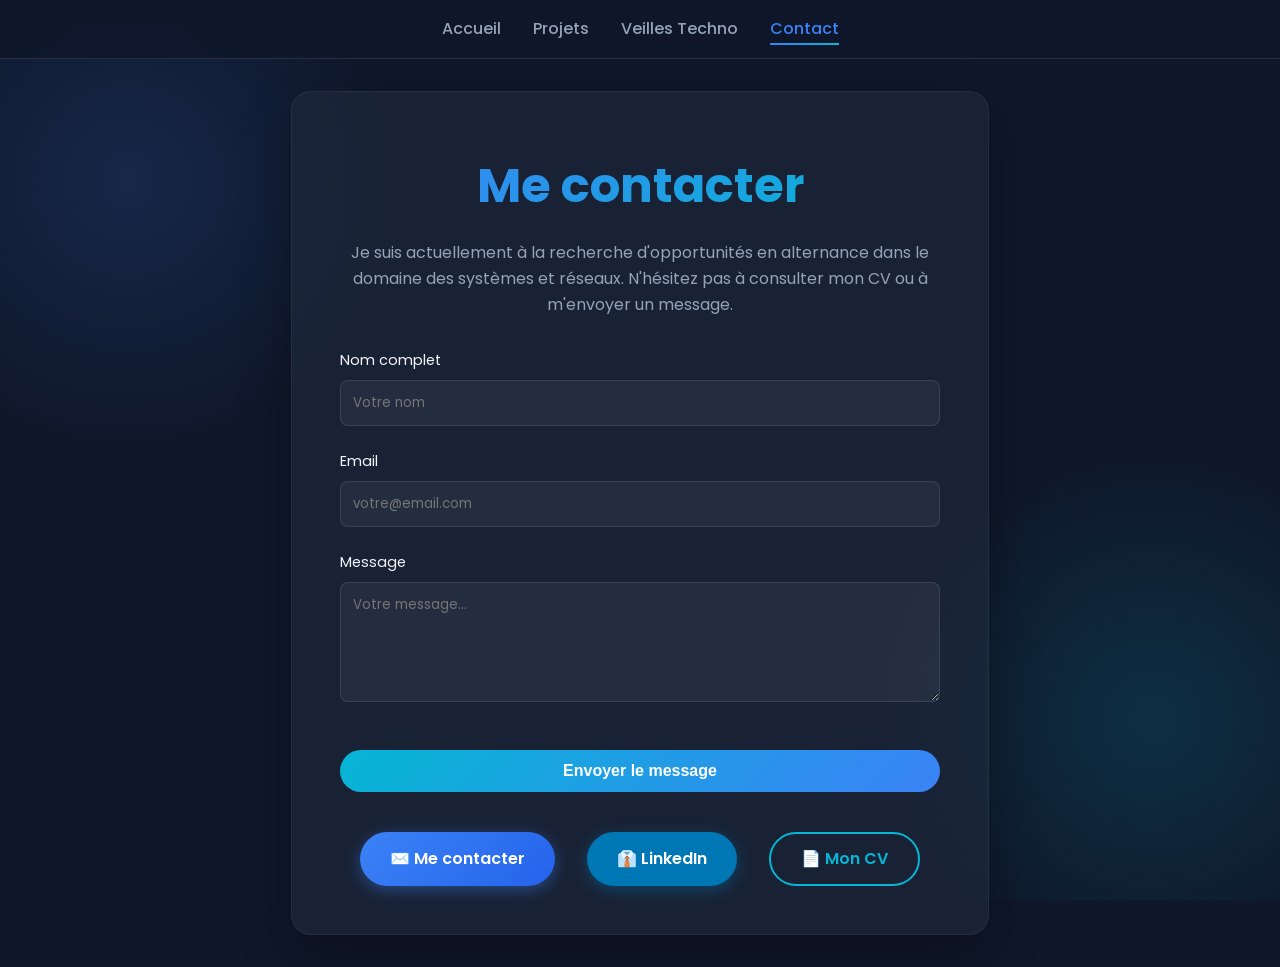
==== contact.html @ 187d1703 "Update contact.html" ====
<!DOCTYPE html>
<html lang="fr">
<head>
    <meta charset="UTF-8">
    <meta name="viewport" content="width=device-width, initial-scale=1.0">
    <title>Contact - Yanis Tighouart</title>
    <link rel="stylesheet" href="style.css">
    <link href="https://fonts.googleapis.com/css2?family=Poppins:wght@300;400;600;700&display=swap" rel="stylesheet">
    <style>
        /* Styles spécifiques pour centrer et embellir la page contact */
        .contact-wrapper {
            display: flex;
            flex-direction: column;
            align-items: center;
            justify-content: center;
            min-height: 70vh; /* Prend une bonne partie de la hauteur de l'écran */
            text-align: center;
        }

        .contact-card {
            background: rgba(30, 41, 59, 0.7);
            padding: 3rem;
            border-radius: 20px;
            border: 1px solid rgba(255,255,255,0.05);
            box-shadow: 0 20px 50px rgba(0,0,0,0.3);
            max-width: 600px;
            width: 100%;
            animation: fadeIn 0.8s ease-out;
        }

        .contact-buttons {
            display: flex;
            justify-content: center;
            flex-wrap: wrap;
            gap: 2rem; /* Espacement demandé entre les boutons */
            margin-top: 2.5rem;
        }

        .btn-contact {
            display: inline-flex;
            align-items: center;
            gap: 0.8rem;
            padding: 12px 30px;
            border-radius: 50px;
            font-weight: 600;
            text-decoration: none;
            transition: all 0.3s ease;
            font-size: 1rem;
        }

        /* Style bouton Email */
        .btn-email {
            background: linear-gradient(135deg, #3b82f6, #2563eb);
            color: white;
            box-shadow: 0 4px 15px rgba(59, 130, 246, 0.4);
        }

        /* Style bouton LinkedIn */
        .btn-linkedin {
            background: #0077b5;
            color: white;
            box-shadow: 0 4px 15px rgba(0, 119, 181, 0.4);
        }

        /* Style bouton CV (Contour seulement) */
        .btn-cv {
            background: transparent;
            border: 2px solid #06b6d4;
            color: #06b6d4;
        }

        .btn-contact:hover {
            transform: translateY(-5px);
            box-shadow: 0 10px 25px rgba(0,0,0,0.4);
        }
        
        .btn-cv:hover {
            background: rgba(6, 182, 212, 0.1);
            color: #fff;
        }

        /* Styles du formulaire */
        .contact-form {
            width: 100%;
            margin-top: 2rem;
            text-align: left;
        }

        .form-group {
            margin-bottom: 1.5rem;
        }

        .form-group label {
            display: block;
            color: #f1f5f9;
            margin-bottom: 0.5rem;
            font-size: 0.9rem;
        }

        .form-control {
            width: 100%;
            padding: 12px;
            background: rgba(255, 255, 255, 0.05);
            border: 1px solid rgba(255, 255, 255, 0.1);
            border-radius: 8px;
            color: #fff;
            font-family: 'Poppins', sans-serif;
            transition: border-color 0.3s;
            box-sizing: border-box;
        }

        .form-control:focus {
            outline: none;
            border-color: #3b82f6;
            background: rgba(255, 255, 255, 0.1);
        }

        textarea.form-control {
            resize: vertical;
            min-height: 120px;
        }

        .btn-submit {
            background: linear-gradient(135deg, #06b6d4, #3b82f6);
            color: white;
            border: none;
            cursor: pointer;
            width: 100%;
            padding: 12px;
            border-radius: 50px;
            font-weight: 600;
            font-size: 1rem;
            transition: transform 0.3s, box-shadow 0.3s;
            margin-top: 1rem;
        }

        .btn-submit:hover {
            transform: translateY(-3px);
            box-shadow: 0 10px 20px rgba(6, 182, 212, 0.3);
        }
    </style>
</head>
<body>

    <nav>
        <ul>
            <li><a href="index.html">Accueil</a></li>
            <li><a href="projets.html">Projets</a></li>
            <li><a href="veille.html">Veilles Techno</a></li>
            <li><a href="contact.html" class="active">Contact</a></li>
        </ul>
    </nav>

    <div class="container contact-wrapper">
        <div class="contact-card">
            <h1 style="margin-bottom: 1rem; color: #f1f5f9;">Me contacter</h1>
            <p style="color: #94a3b8; margin-bottom: 2rem;">
                Je suis actuellement à la recherche d'opportunités en alternance dans le domaine des systèmes et réseaux. N'hésitez pas à consulter mon CV ou à m'envoyer un message.
            </p>

            <!-- Formulaire de contact -->
            <form class="contact-form" action="#" method="POST">
                <div class="form-group">
                    <label for="name">Nom complet</label>
                    <input type="text" id="name" name="name" class="form-control" required placeholder="Votre nom">
                </div>
                <div class="form-group">
                    <label for="email">Email</label>
                    <input type="email" id="email" name="email" class="form-control" required placeholder="votre@email.com">
                </div>
                <div class="form-group">
                    <label for="message">Message</label>
                    <textarea id="message" name="message" class="form-control" required placeholder="Votre message..."></textarea>
                </div>
                <button type="submit" class="btn-submit">Envoyer le message</button>
            </form>

            <div class="contact-buttons">
                <!-- Bouton Email -->
                <a href="mailto:ton-email@exemple.com" class="btn-contact btn-email">
                    ✉️ Me contacter
                </a>

                <!-- Bouton LinkedIn -->
                <a href="https://www.linkedin.com/" target="_blank" class="btn-contact btn-linkedin">
                    👔 LinkedIn
                </a>

                <!-- Bouton CV (s'ouvre dans un nouvel onglet) -->
                <a href="cv.pdf" target="_blank" class="btn-contact btn-cv">
                    📄 Mon CV
                </a>
            </div>
        </div>
    </div>

</body>
</html>

</html>
---- style.css ----
/* style.css - Version Design Modernisé */
@import url('https://fonts.googleapis.com/css2?family=Poppins:wght@300;400;600;700&display=swap');

:root {
    --bg-dark: #0f172a;
    --bg-card: rgba(30, 41, 59, 0.7);
    --primary: #3b82f6;
    --accent: #06b6d4;
    --text-light: #f1f5f9;
    --text-dim: #94a3b8;
    --gradient: linear-gradient(135deg, #3b82f6 0%, #06b6d4 100%);
}

body {
    font-family: 'Poppins', sans-serif;
    background-color: var(--bg-dark);
    color: var(--text-light);
    margin: 0;
    padding: 0;
    line-height: 1.6;
    background-image: 
        radial-gradient(circle at 10% 20%, rgba(59, 130, 246, 0.15) 0%, transparent 20%),
        radial-gradient(circle at 90% 80%, rgba(6, 182, 212, 0.15) 0%, transparent 20%);
    background-attachment: fixed;
}

/* Navigation */
nav {
    background: rgba(15, 23, 42, 0.8);
    backdrop-filter: blur(10px);
    padding: 1rem;
    position: sticky;
    top: 0;
    z-index: 1000;
    border-bottom: 1px solid rgba(255,255,255,0.1);
}

nav ul {
    list-style: none;
    display: flex;
    justify-content: center;
    gap: 2rem;
    margin: 0;
    padding: 0;
}

nav a {
    color: var(--text-dim);
    text-decoration: none;
    font-weight: 500;
    transition: all 0.3s ease;
    position: relative;
}

nav a:hover, nav a.active {
    color: var(--primary);
}

nav a::after {
    content: '';
    position: absolute;
    width: 0;
    height: 2px;
    bottom: -5px;
    left: 0;
    background: var(--gradient);
    transition: width 0.3s;
}

nav a:hover::after, nav a.active::after {
    width: 100%;
}

/* Hero Section (En-tête) */
header {
    text-align: center;
    padding: 4rem 1rem;
    animation: fadeIn 1s ease-out;
}

.profile-container {
    position: relative;
    display: inline-block;
    margin-bottom: 1.5rem;
}

.profile-img {
    width: 160px;
    height: 160px;
    border-radius: 50%;
    border: 4px solid transparent;
    background: linear-gradient(var(--bg-dark), var(--bg-dark)) padding-box,
                var(--gradient) border-box;
    object-fit: cover;
    box-shadow: 0 0 20px rgba(59, 130, 246, 0.5);
}

h1 {
    font-size: 3rem;
    margin: 0.5rem 0;
    background: var(--gradient);
    -webkit-background-clip: text;
    -webkit-text-fill-color: transparent;
    font-weight: 700;
}

h2 {
    color: var(--text-light);
    font-weight: 300;
    font-size: 1.5rem;
    margin-bottom: 1rem;
}

.tagline {
    color: var(--accent);
    font-weight: 600;
    text-transform: uppercase;
    letter-spacing: 2px;
    font-size: 0.9rem;
    margin-bottom: 1rem;
    display: block;
}

/* Conteneur principal */
.container {
    max-width: 1100px;
    margin: 0 auto;
    padding: 2rem;
}

/* Section Présentation Onglets (Cartes) */
.overview-grid {
    display: grid;
    grid-template-columns: repeat(auto-fit, minmax(250px, 1fr));
    gap: 1.5rem;
    margin-bottom: 4rem;
}

.overview-card {
    background: var(--bg-card);
    padding: 1.5rem;
    border-radius: 15px;
    border: 1px solid rgba(255,255,255,0.05);
    transition: transform 0.3s, box-shadow 0.3s;
    text-align: center;
}

.overview-card:hover {
    transform: translateY(-5px);
    box-shadow: 0 10px 20px rgba(0,0,0,0.3);
    border-color: var(--primary);
}

.overview-card h3 { color: var(--primary); margin-bottom: 0.5rem; }
.overview-card p { font-size: 0.9rem; color: var(--text-dim); }

/* Tableau de Compétences Style "Terminal" */
.table-container {
    background: #1e1e1e;
    border-radius: 10px;
    overflow: hidden;
    box-shadow: 0 10px 30px rgba(0,0,0,0.5);
    border: 1px solid #333;
}

.terminal-header {
    background: #2d2d2d;
    padding: 10px 15px;
    display: flex;
    gap: 8px;
    border-bottom: 1px solid #333;
}

.dot { width: 12px; height: 12px; border-radius: 50%; }
.red { background: #ff5f56; }
.yellow { background: #ffbd2e; }
.green { background: #27c93f; }

table {
    width: 100%;
    border-collapse: collapse;
}

th, td {
    padding: 1.2rem;
    text-align: left;
    border-bottom: 1px solid #333;
}

th {
    background-color: rgba(59, 130, 246, 0.1);
    color: var(--accent);
    text-transform: uppercase;
    font-size: 0.85rem;
    letter-spacing: 1px;
}

td { color: var(--text-dim); }
tr:hover td { color: var(--text-light); background: rgba(255,255,255,0.02); }

/* Animations */
@keyframes fadeIn {
    from { opacity: 0; transform: translateY(20px); }
    to { opacity: 1; transform: translateY(0); }
}

/* Responsive */
@media (max-width: 768px) {
    h1 { font-size: 2rem; }
    nav ul { gap: 1rem; font-size: 0.9rem; }
}
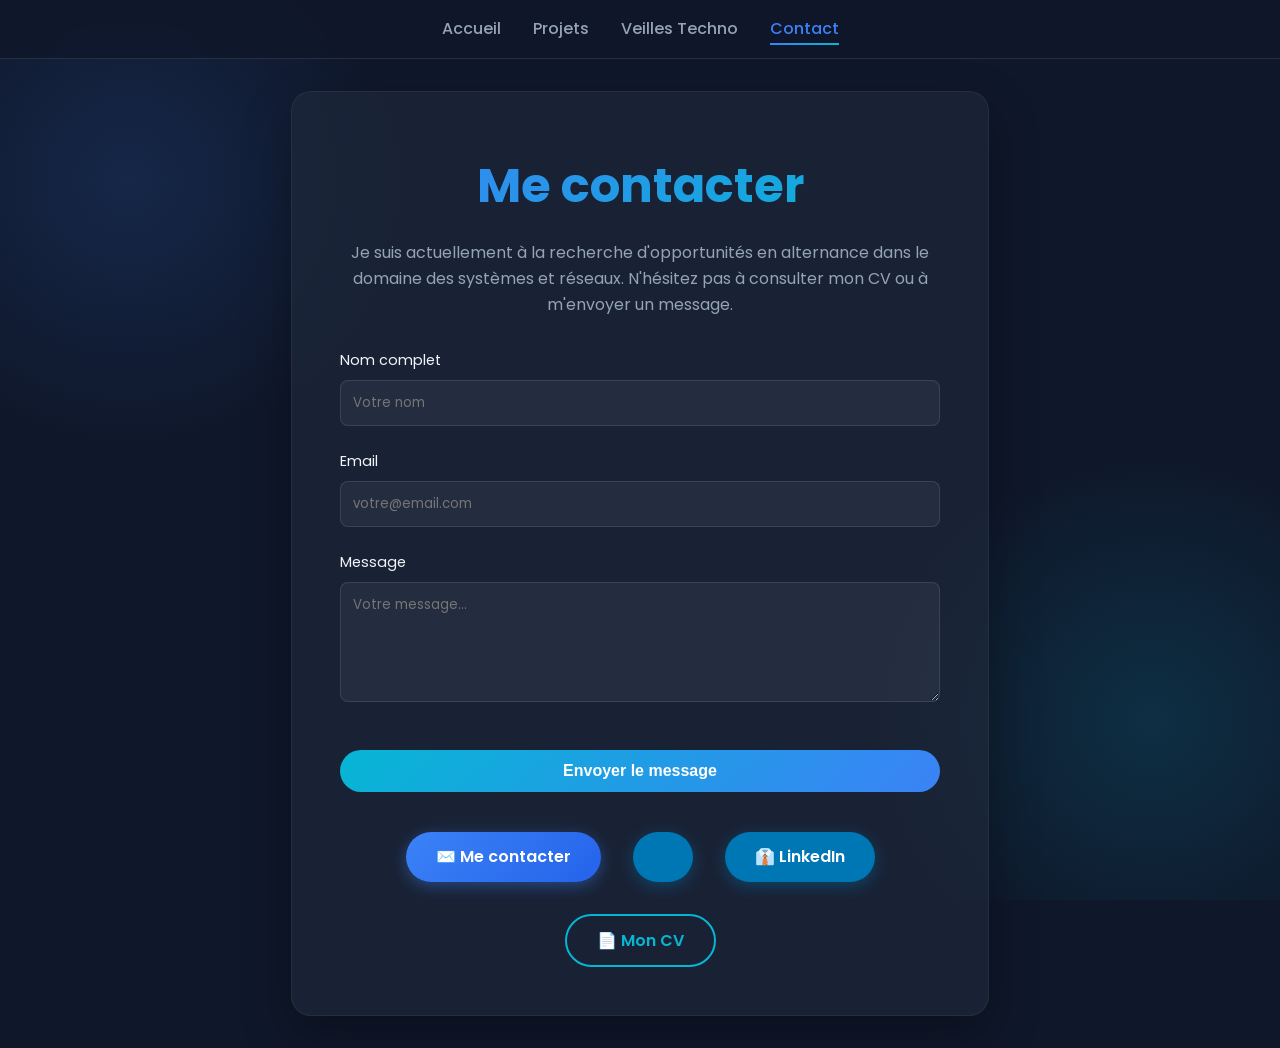
==== commit a18bb8fe: "Update contact.html" ====
--- a/contact.html
+++ b/contact.html
@@ -183,6 +183,7 @@
 
                 <!-- Bouton LinkedIn -->
                 <a href="https://www.linkedin.com/" target="_blank" class="btn-contact btn-linkedin">
+                <a href="www.linkedin.com/in/yanis-tighouart-2a8030354" target="_blank" class="btn-contact btn-linkedin">
                     👔 LinkedIn
                 </a>
 
@@ -202,3 +203,4 @@
 
 
 
+
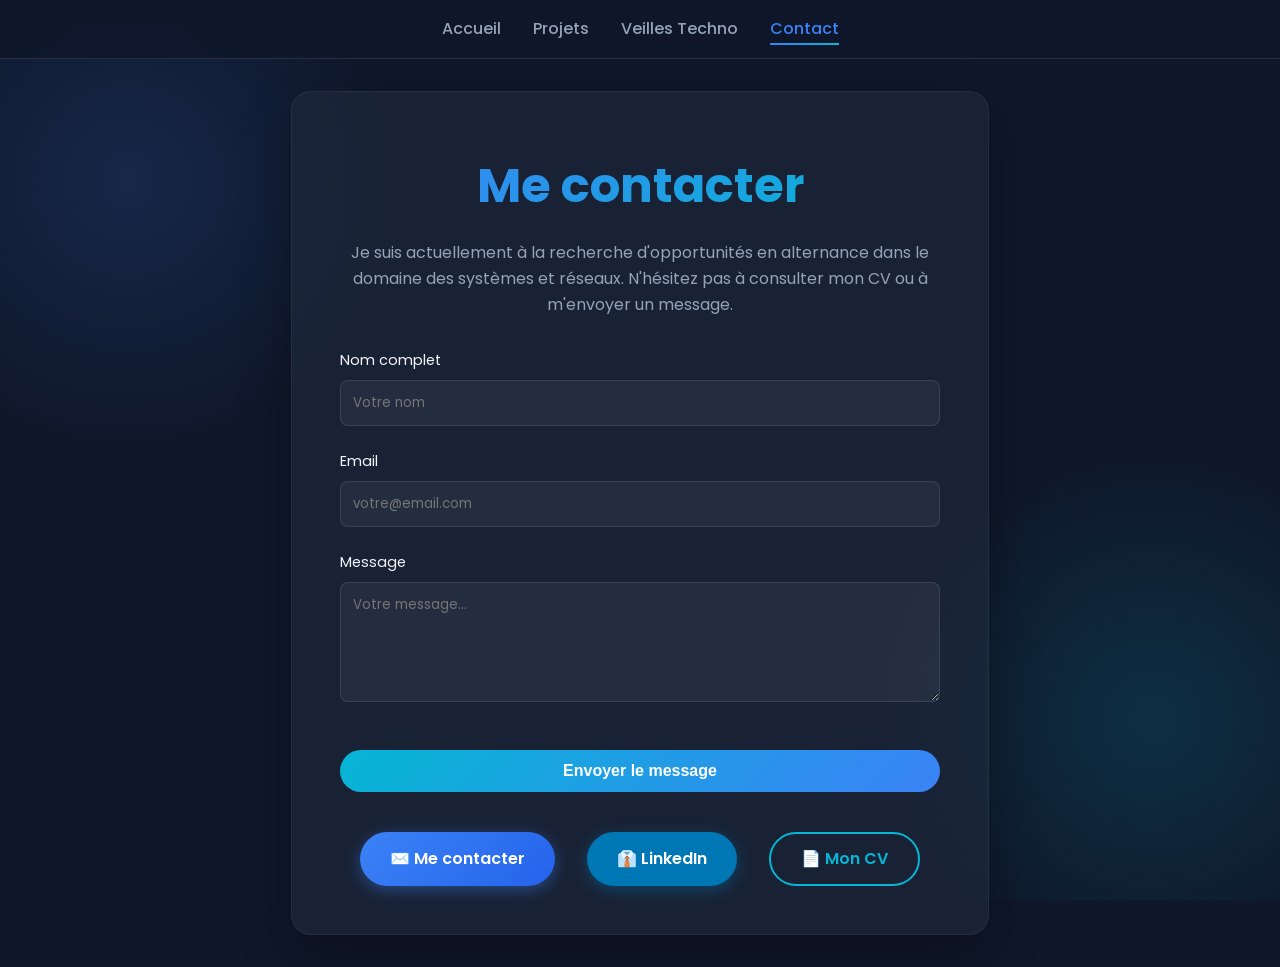
==== commit 2f52dfc9: "Update contact.html" ====
--- a/contact.html
+++ b/contact.html
@@ -182,7 +182,6 @@
                 </a>
 
                 <!-- Bouton LinkedIn -->
-                <a href="https://www.linkedin.com/" target="_blank" class="btn-contact btn-linkedin">
                 <a href="www.linkedin.com/in/yanis-tighouart-2a8030354" target="_blank" class="btn-contact btn-linkedin">
                     👔 LinkedIn
                 </a>
@@ -204,3 +203,4 @@
 
 
 
+
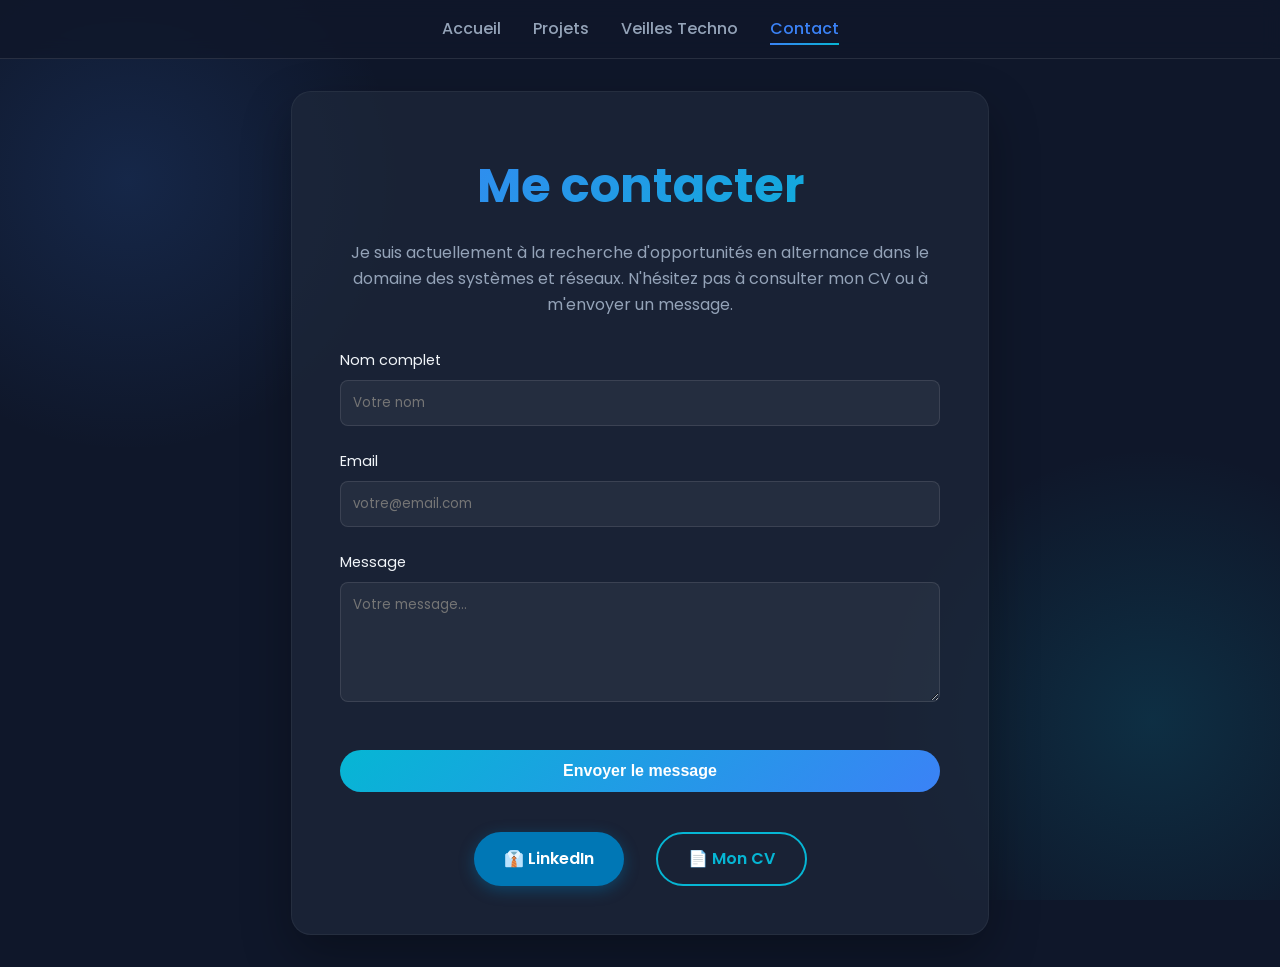
==== commit 14af34f1: "Update contact.html" ====
--- a/contact.html
+++ b/contact.html
@@ -176,15 +176,10 @@
             </form>
 
             <div class="contact-buttons">
-                <!-- Bouton Email -->
-                <a href="mailto:ton-email@exemple.com" class="btn-contact btn-email">
-                    ✉️ Me contacter
-                </a>
-
                 <!-- Bouton LinkedIn -->
-                <a href="www.linkedin.com/in/yanis-tighouart-2a8030354" target="_blank" class="btn-contact btn-linkedin">
+                <a href="https://www.linkedin.com/in/yanis-tighouart-2a8030354" target="_blank" class="btn-contact btn-linkedin">
                     👔 LinkedIn
-                </a>
+                 </a>
 
                 <!-- Bouton CV (s'ouvre dans un nouvel onglet) -->
                 <a href="cv.pdf" target="_blank" class="btn-contact btn-cv">
@@ -204,3 +199,4 @@
 
 
 
+
--- a/style.css
+++ b/style.css
@@ -1,5 +1,9 @@
-/* style.css - Version Design Modernisé */
+/* style.css - Version Complète */
 @import url('https://fonts.googleapis.com/css2?family=Poppins:wght@300;400;600;700&display=swap');
+
+html {
+    scroll-behavior: smooth; /* Permet une descente fluide lors du clic sur le tableau */
+}
 
 :root {
     --bg-dark: #0f172a;
@@ -24,7 +28,6 @@
     background-attachment: fixed;
 }
 
-/* Navigation */
 nav {
     background: rgba(15, 23, 42, 0.8);
     backdrop-filter: blur(10px);
@@ -35,178 +38,86 @@
     border-bottom: 1px solid rgba(255,255,255,0.1);
 }
 
-nav ul {
-    list-style: none;
-    display: flex;
-    justify-content: center;
-    gap: 2rem;
-    margin: 0;
-    padding: 0;
+nav ul { list-style: none; display: flex; justify-content: center; gap: 2rem; margin: 0; padding: 0; }
+nav a { color: var(--text-dim); text-decoration: none; font-weight: 500; transition: all 0.3s ease; position: relative; }
+nav a:hover, nav a.active { color: var(--primary); }
+nav a::after { content: ''; position: absolute; width: 0; height: 2px; bottom: -5px; left: 0; background: var(--gradient); transition: width 0.3s; }
+nav a:hover::after, nav a.active::after { width: 100%; }
+
+header { text-align: center; padding: 4rem 1rem; animation: fadeIn 1s ease-out; }
+.profile-img { width: 160px; height: 160px; border-radius: 50%; border: 4px solid transparent; background: linear-gradient(var(--bg-dark), var(--bg-dark)) padding-box, var(--gradient) border-box; object-fit: cover; box-shadow: 0 0 20px rgba(59, 130, 246, 0.5); }
+
+h1 { font-size: 3rem; margin: 0.5rem 0; background: var(--gradient); -webkit-background-clip: text; -webkit-text-fill-color: transparent; font-weight: 700; }
+h2 { color: var(--text-light); font-weight: 300; font-size: 1.5rem; margin-bottom: 1rem; }
+.tagline { color: var(--accent); font-weight: 600; text-transform: uppercase; letter-spacing: 2px; font-size: 0.9rem; margin-bottom: 1rem; display: block; }
+
+.container { max-width: 1100px; margin: 0 auto; padding: 2rem; }
+.overview-grid { display: grid; grid-template-columns: repeat(auto-fit, minmax(250px, 1fr)); gap: 1.5rem; margin-bottom: 4rem; }
+.overview-card { background: var(--bg-card); padding: 1.5rem; border-radius: 15px; border: 1px solid rgba(255,255,255,0.05); text-align: center; }
+
+.table-container { background: #1e1e1e; border-radius: 10px; overflow: hidden; box-shadow: 0 10px 30px rgba(0,0,0,0.5); border: 1px solid #333; }
+.terminal-header { background: #2d2d2d; padding: 10px 15px; display: flex; gap: 8px; border-bottom: 1px solid #333; }
+.dot { width: 12px; height: 12px; border-radius: 50%; }
+.red { background: #ff5f56; } .yellow { background: #ffbd2e; } .green { background: #27c93f; }
+.terminal-title { color: #888; font-size: 0.8rem; margin-left: 10px; }
+
+table { width: 100%; border-collapse: collapse; }
+th, td { padding: 1.2rem; text-align: left; border-bottom: 1px solid #333; }
+th { background-color: rgba(59, 130, 246, 0.1); color: var(--accent); text-transform: uppercase; font-size: 0.85rem; }
+td { color: var(--text-dim); }
+
+@keyframes fadeIn { from { opacity: 0; transform: translateY(20px); } to { opacity: 1; transform: translateY(0); } }
+/* Boutons Hero */
+.btn-main {
+    background: var(--gradient);
+    color: white;
+    padding: 0.8rem 1.5rem;
+    border-radius: 50px;
+    text-decoration: none;
+    font-weight: 600;
+    transition: 0.3s;
+    display: inline-block;
+    margin: 0.5rem;
 }
 
-nav a {
-    color: var(--text-dim);
+.btn-sub {
+    border: 1px solid var(--primary);
+    color: var(--primary);
+    padding: 0.8rem 1.5rem;
+    border-radius: 50px;
     text-decoration: none;
-    font-weight: 500;
-    transition: all 0.3s ease;
-    position: relative;
+    font-weight: 600;
+    transition: 0.3s;
+    display: inline-block;
+    margin: 0.5rem;
 }
 
-nav a:hover, nav a.active {
-    color: var(--primary);
+.btn-main:hover, .btn-sub:hover {
+    transform: translateY(-3px);
+    box-shadow: 0 5px 15px rgba(59, 130, 246, 0.3);
 }
 
-nav a::after {
-    content: '';
-    position: absolute;
-    width: 0;
-    height: 2px;
-    bottom: -5px;
-    left: 0;
-    background: var(--gradient);
-    transition: width 0.3s;
+/* Styles pour les liens du tableau */
+.table-link {
+    color: var(--primary);
+    text-decoration: none;
+    font-weight: 600;
+    position: relative;
+    transition: 0.3s;
 }
 
-nav a:hover::after, nav a.active::after {
-    width: 100%;
+.table-link:hover {
+    color: var(--accent);
 }
 
-/* Hero Section (En-tête) */
-header {
-    text-align: center;
-    padding: 4rem 1rem;
-    animation: fadeIn 1s ease-out;
-}
-
-.profile-container {
-    position: relative;
-    display: inline-block;
-    margin-bottom: 1.5rem;
-}
-
-.profile-img {
-    width: 160px;
-    height: 160px;
-    border-radius: 50%;
-    border: 4px solid transparent;
-    background: linear-gradient(var(--bg-dark), var(--bg-dark)) padding-box,
-                var(--gradient) border-box;
-    object-fit: cover;
-    box-shadow: 0 0 20px rgba(59, 130, 246, 0.5);
-}
-
-h1 {
-    font-size: 3rem;
-    margin: 0.5rem 0;
-    background: var(--gradient);
-    -webkit-background-clip: text;
-    -webkit-text-fill-color: transparent;
-    font-weight: 700;
-}
-
-h2 {
-    color: var(--text-light);
-    font-weight: 300;
-    font-size: 1.5rem;
-    margin-bottom: 1rem;
-}
-
-.tagline {
-    color: var(--accent);
-    font-weight: 600;
-    text-transform: uppercase;
-    letter-spacing: 2px;
-    font-size: 0.9rem;
+/* Icônes dans les cartes */
+.overview-card .icon {
+    font-size: 2rem;
     margin-bottom: 1rem;
     display: block;
 }
 
-/* Conteneur principal */
-.container {
-    max-width: 1100px;
-    margin: 0 auto;
-    padding: 2rem;
+.overview-card h3 {
+    margin-top: 0;
+    color: var(--primary);
 }
-
-/* Section Présentation Onglets (Cartes) */
-.overview-grid {
-    display: grid;
-    grid-template-columns: repeat(auto-fit, minmax(250px, 1fr));
-    gap: 1.5rem;
-    margin-bottom: 4rem;
-}
-
-.overview-card {
-    background: var(--bg-card);
-    padding: 1.5rem;
-    border-radius: 15px;
-    border: 1px solid rgba(255,255,255,0.05);
-    transition: transform 0.3s, box-shadow 0.3s;
-    text-align: center;
-}
-
-.overview-card:hover {
-    transform: translateY(-5px);
-    box-shadow: 0 10px 20px rgba(0,0,0,0.3);
-    border-color: var(--primary);
-}
-
-.overview-card h3 { color: var(--primary); margin-bottom: 0.5rem; }
-.overview-card p { font-size: 0.9rem; color: var(--text-dim); }
-
-/* Tableau de Compétences Style "Terminal" */
-.table-container {
-    background: #1e1e1e;
-    border-radius: 10px;
-    overflow: hidden;
-    box-shadow: 0 10px 30px rgba(0,0,0,0.5);
-    border: 1px solid #333;
-}
-
-.terminal-header {
-    background: #2d2d2d;
-    padding: 10px 15px;
-    display: flex;
-    gap: 8px;
-    border-bottom: 1px solid #333;
-}
-
-.dot { width: 12px; height: 12px; border-radius: 50%; }
-.red { background: #ff5f56; }
-.yellow { background: #ffbd2e; }
-.green { background: #27c93f; }
-
-table {
-    width: 100%;
-    border-collapse: collapse;
-}
-
-th, td {
-    padding: 1.2rem;
-    text-align: left;
-    border-bottom: 1px solid #333;
-}
-
-th {
-    background-color: rgba(59, 130, 246, 0.1);
-    color: var(--accent);
-    text-transform: uppercase;
-    font-size: 0.85rem;
-    letter-spacing: 1px;
-}
-
-td { color: var(--text-dim); }
-tr:hover td { color: var(--text-light); background: rgba(255,255,255,0.02); }
-
-/* Animations */
-@keyframes fadeIn {
-    from { opacity: 0; transform: translateY(20px); }
-    to { opacity: 1; transform: translateY(0); }
-}
-
-/* Responsive */
-@media (max-width: 768px) {
-    h1 { font-size: 2rem; }
-    nav ul { gap: 1rem; font-size: 0.9rem; }
-}
-
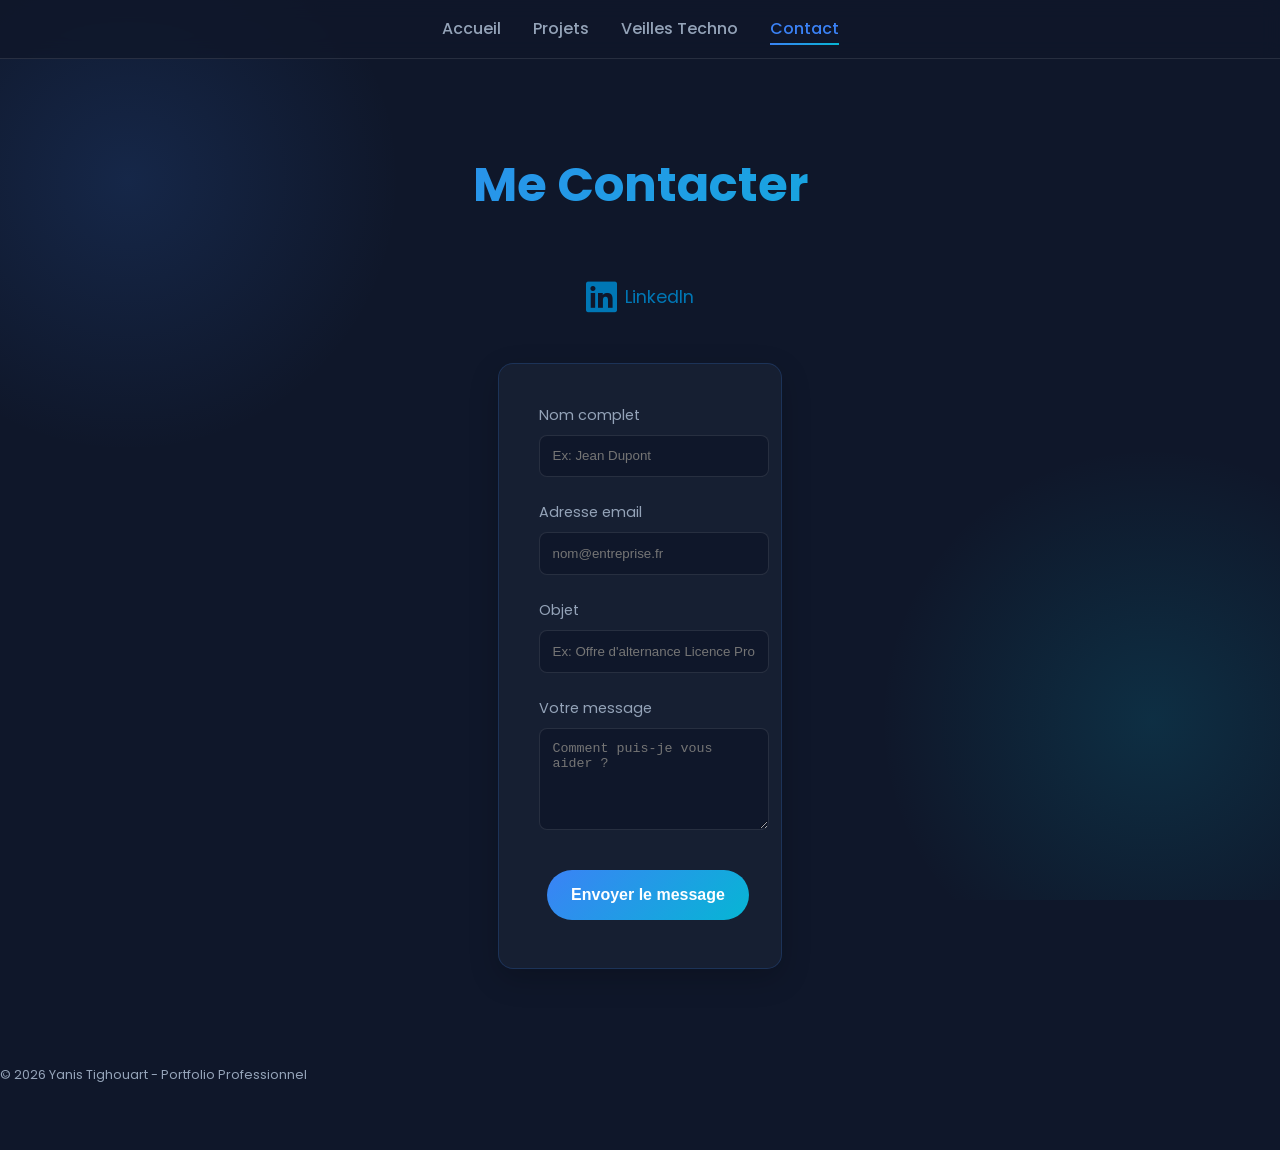
==== commit 984eb8b8: "Update contact.html" ====
--- a/contact.html
+++ b/contact.html
@@ -5,140 +5,7 @@
     <meta name="viewport" content="width=device-width, initial-scale=1.0">
     <title>Contact - Yanis Tighouart</title>
     <link rel="stylesheet" href="style.css">
-    <link href="https://fonts.googleapis.com/css2?family=Poppins:wght@300;400;600;700&display=swap" rel="stylesheet">
-    <style>
-        /* Styles spécifiques pour centrer et embellir la page contact */
-        .contact-wrapper {
-            display: flex;
-            flex-direction: column;
-            align-items: center;
-            justify-content: center;
-            min-height: 70vh; /* Prend une bonne partie de la hauteur de l'écran */
-            text-align: center;
-        }
-
-        .contact-card {
-            background: rgba(30, 41, 59, 0.7);
-            padding: 3rem;
-            border-radius: 20px;
-            border: 1px solid rgba(255,255,255,0.05);
-            box-shadow: 0 20px 50px rgba(0,0,0,0.3);
-            max-width: 600px;
-            width: 100%;
-            animation: fadeIn 0.8s ease-out;
-        }
-
-        .contact-buttons {
-            display: flex;
-            justify-content: center;
-            flex-wrap: wrap;
-            gap: 2rem; /* Espacement demandé entre les boutons */
-            margin-top: 2.5rem;
-        }
-
-        .btn-contact {
-            display: inline-flex;
-            align-items: center;
-            gap: 0.8rem;
-            padding: 12px 30px;
-            border-radius: 50px;
-            font-weight: 600;
-            text-decoration: none;
-            transition: all 0.3s ease;
-            font-size: 1rem;
-        }
-
-        /* Style bouton Email */
-        .btn-email {
-            background: linear-gradient(135deg, #3b82f6, #2563eb);
-            color: white;
-            box-shadow: 0 4px 15px rgba(59, 130, 246, 0.4);
-        }
-
-        /* Style bouton LinkedIn */
-        .btn-linkedin {
-            background: #0077b5;
-            color: white;
-            box-shadow: 0 4px 15px rgba(0, 119, 181, 0.4);
-        }
-
-        /* Style bouton CV (Contour seulement) */
-        .btn-cv {
-            background: transparent;
-            border: 2px solid #06b6d4;
-            color: #06b6d4;
-        }
-
-        .btn-contact:hover {
-            transform: translateY(-5px);
-            box-shadow: 0 10px 25px rgba(0,0,0,0.4);
-        }
-        
-        .btn-cv:hover {
-            background: rgba(6, 182, 212, 0.1);
-            color: #fff;
-        }
-
-        /* Styles du formulaire */
-        .contact-form {
-            width: 100%;
-            margin-top: 2rem;
-            text-align: left;
-        }
-
-        .form-group {
-            margin-bottom: 1.5rem;
-        }
-
-        .form-group label {
-            display: block;
-            color: #f1f5f9;
-            margin-bottom: 0.5rem;
-            font-size: 0.9rem;
-        }
-
-        .form-control {
-            width: 100%;
-            padding: 12px;
-            background: rgba(255, 255, 255, 0.05);
-            border: 1px solid rgba(255, 255, 255, 0.1);
-            border-radius: 8px;
-            color: #fff;
-            font-family: 'Poppins', sans-serif;
-            transition: border-color 0.3s;
-            box-sizing: border-box;
-        }
-
-        .form-control:focus {
-            outline: none;
-            border-color: #3b82f6;
-            background: rgba(255, 255, 255, 0.1);
-        }
-
-        textarea.form-control {
-            resize: vertical;
-            min-height: 120px;
-        }
-
-        .btn-submit {
-            background: linear-gradient(135deg, #06b6d4, #3b82f6);
-            color: white;
-            border: none;
-            cursor: pointer;
-            width: 100%;
-            padding: 12px;
-            border-radius: 50px;
-            font-weight: 600;
-            font-size: 1rem;
-            transition: transform 0.3s, box-shadow 0.3s;
-            margin-top: 1rem;
-        }
-
-        .btn-submit:hover {
-            transform: translateY(-3px);
-            box-shadow: 0 10px 20px rgba(6, 182, 212, 0.3);
-        }
-    </style>
+    <link rel="stylesheet" href="https://cdnjs.cloudflare.com/ajax/libs/font-awesome/6.0.0/css/all.min.css">
 </head>
 <body>
 
@@ -151,52 +18,52 @@
         </ul>
     </nav>
 
-    <div class="container contact-wrapper">
-        <div class="contact-card">
-            <h1 style="margin-bottom: 1rem; color: #f1f5f9;">Me contacter</h1>
-            <p style="color: #94a3b8; margin-bottom: 2rem;">
-                Je suis actuellement à la recherche d'opportunités en alternance dans le domaine des systèmes et réseaux. N'hésitez pas à consulter mon CV ou à m'envoyer un message.
-            </p>
+    <div class="container">
+        <header style="padding: 3rem 0; text-align: center;">
+            <h1>Me Contacter</h1>
+        </header>
 
-            <!-- Formulaire de contact -->
-            <form class="contact-form" action="#" method="POST">
-                <div class="form-group">
-                    <label for="name">Nom complet</label>
-                    <input type="text" id="name" name="name" class="form-control" required placeholder="Votre nom">
+        <div style="display: flex; justify-content: center; gap: 2rem; margin-bottom: 3rem;">
+            <a href="www.linkedin.com/in/yanis-tighouart-2a8030354" target="_blank" style="color: #0077b5; text-decoration: none; font-size: 1.1rem; display: flex; align-items: center; gap: 8px;">
+                <i class="fab fa-linkedin fa-2x"></i> <span>LinkedIn</span>
+        </div>
+
+        <section style="max-width: 600px; margin: 0 auto; background: rgba(30, 41, 59, 0.5); padding: 2.5rem; border-radius: 15px; border: 1px solid rgba(59, 130, 246, 0.2); box-shadow: 0 10px 30px rgba(0,0,0,0.2);">
+            <form action="https://formspree.io/f/xnjlgkry" method="POST">
+                
+                <div style="margin-bottom: 1.5rem;">
+                    <label style="display: block; margin-bottom: 0.5rem; color: var(--text-dim); font-size: 0.9rem;">Nom complet</label>
+                    <input type="text" name="name" placeholder="Ex: Jean Dupont" required style="width: 100%; padding: 0.8rem; border-radius: 8px; border: 1px solid rgba(255,255,255,0.1); background: #0f172a; color: white; outline: none;">
                 </div>
-                <div class="form-group">
-                    <label for="email">Email</label>
-                    <input type="email" id="email" name="email" class="form-control" required placeholder="votre@email.com">
+
+                <div style="margin-bottom: 1.5rem;">
+                    <label style="display: block; margin-bottom: 0.5rem; color: var(--text-dim); font-size: 0.9rem;">Adresse email</label>
+                    <input type="email" name="email" placeholder="nom@entreprise.fr" required style="width: 100%; padding: 0.8rem; border-radius: 8px; border: 1px solid rgba(255,255,255,0.1); background: #0f172a; color: white; outline: none;">
                 </div>
-                <div class="form-group">
-                    <label for="message">Message</label>
-                    <textarea id="message" name="message" class="form-control" required placeholder="Votre message..."></textarea>
+
+                <div style="margin-bottom: 1.5rem;">
+                    <label style="display: block; margin-bottom: 0.5rem; color: var(--text-dim); font-size: 0.9rem;">Objet</label>
+                    <input type="text" name="subject" placeholder="Ex: Offre d'alternance Licence Pro" required style="width: 100%; padding: 0.8rem; border-radius: 8px; border: 1px solid rgba(255,255,255,0.1); background: #0f172a; color: white; outline: none;">
                 </div>
-                <button type="submit" class="btn-submit">Envoyer le message</button>
+
+                <div style="margin-bottom: 1.5rem;">
+                    <label style="display: block; margin-bottom: 0.5rem; color: var(--text-dim); font-size: 0.9rem;">Votre message</label>
+                    <textarea name="message" rows="5" placeholder="Comment puis-je vous aider ?" required style="width: 100%; padding: 0.8rem; border-radius: 8px; border: 1px solid rgba(255,255,255,0.1); background: #0f172a; color: white; outline: none; resize: vertical;"></textarea>
+                </div>
+
+                <input type="text" name="_gotcha" style="display:none">
+
+                <button type="submit" class="btn-main" style="width: 100%; padding: 1rem; cursor: pointer; border: none; font-size: 1rem; font-weight: bold; transition: 0.3s;">
+                    Envoyer le message
+                </button>
             </form>
+        </section>
 
-            <div class="contact-buttons">
-                <!-- Bouton LinkedIn -->
-                <a href="https://www.linkedin.com/in/yanis-tighouart-2a8030354" target="_blank" class="btn-contact btn-linkedin">
-                    👔 LinkedIn
-                 </a>
+    </div>
 
-                <!-- Bouton CV (s'ouvre dans un nouvel onglet) -->
-                <a href="cv.pdf" target="_blank" class="btn-contact btn-cv">
-                    📄 Mon CV
-                </a>
-            </div>
-        </div>
-    </div>
+    <footer style="text-align: center; padding: 4rem 0; color: var(--text-dim); font-size: 0.8rem;">
+        &copy; 2026 Yanis Tighouart - Portfolio Professionnel
+    </footer>
 
 </body>
 </html>
-
-</html>
-
-
-
-
-
-
-
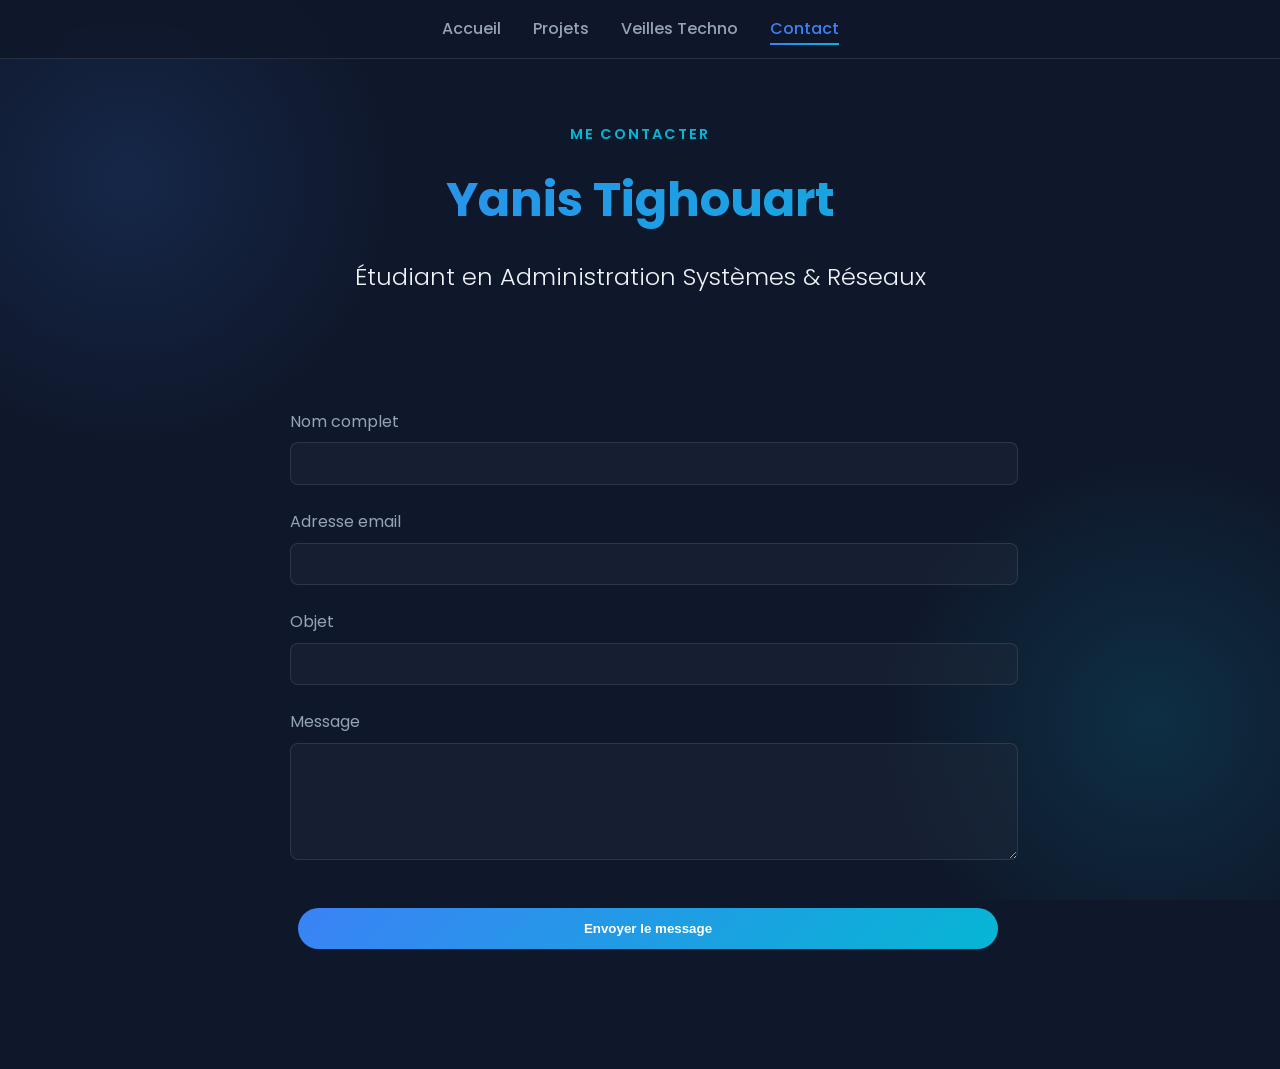
==== commit 4bd56ef7: "Update contact.html" ====
--- a/contact.html
+++ b/contact.html
@@ -3,9 +3,8 @@
 <head>
     <meta charset="UTF-8">
     <meta name="viewport" content="width=device-width, initial-scale=1.0">
-    <title>Contact - Yanis Tighouart</title>
+    <title>Yanis Tighouart - Portfolio</title>
     <link rel="stylesheet" href="style.css">
-    <link rel="stylesheet" href="https://cdnjs.cloudflare.com/ajax/libs/font-awesome/6.0.0/css/all.min.css">
 </head>
 <body>
 
@@ -18,52 +17,39 @@
         </ul>
     </nav>
 
+    <header class="hero">
+        <span class="tagline">Me contacter</span>
+        <h1>Yanis Tighouart</h1>
+        <h2>Étudiant en Administration Systèmes & Réseaux</h2>
+    </header>
+
     <div class="container">
-        <header style="padding: 3rem 0; text-align: center;">
-            <h1>Me Contacter</h1>
-        </header>
-
-        <div style="display: flex; justify-content: center; gap: 2rem; margin-bottom: 3rem;">
-            <a href="www.linkedin.com/in/yanis-tighouart-2a8030354" target="_blank" style="color: #0077b5; text-decoration: none; font-size: 1.1rem; display: flex; align-items: center; gap: 8px;">
-                <i class="fab fa-linkedin fa-2x"></i> <span>LinkedIn</span>
-        </div>
-
-        <section style="max-width: 600px; margin: 0 auto; background: rgba(30, 41, 59, 0.5); padding: 2.5rem; border-radius: 15px; border: 1px solid rgba(59, 130, 246, 0.2); box-shadow: 0 10px 30px rgba(0,0,0,0.2);">
+        <section class="contact-section" style="max-width: 700px; margin: 0 auto; padding-bottom: 5rem;">
             <form action="https://formspree.io/f/xnjlgkry" method="POST">
-                
                 <div style="margin-bottom: 1.5rem;">
-                    <label style="display: block; margin-bottom: 0.5rem; color: var(--text-dim); font-size: 0.9rem;">Nom complet</label>
-                    <input type="text" name="name" placeholder="Ex: Jean Dupont" required style="width: 100%; padding: 0.8rem; border-radius: 8px; border: 1px solid rgba(255,255,255,0.1); background: #0f172a; color: white; outline: none;">
+                    <label style="display: block; margin-bottom: 0.5rem; color: var(--text-dim);">Nom complet</label>
+                    <input type="text" name="name" required style="width: 100%; padding: 0.8rem; border-radius: 8px; border: 1px solid rgba(255,255,255,0.1); background: rgba(30, 41, 59, 0.5); color: white;">
                 </div>
 
                 <div style="margin-bottom: 1.5rem;">
-                    <label style="display: block; margin-bottom: 0.5rem; color: var(--text-dim); font-size: 0.9rem;">Adresse email</label>
-                    <input type="email" name="email" placeholder="nom@entreprise.fr" required style="width: 100%; padding: 0.8rem; border-radius: 8px; border: 1px solid rgba(255,255,255,0.1); background: #0f172a; color: white; outline: none;">
+                    <label style="display: block; margin-bottom: 0.5rem; color: var(--text-dim);">Adresse email</label>
+                    <input type="email" name="email" required style="width: 100%; padding: 0.8rem; border-radius: 8px; border: 1px solid rgba(255,255,255,0.1); background: rgba(30, 41, 59, 0.5); color: white;">
                 </div>
 
                 <div style="margin-bottom: 1.5rem;">
-                    <label style="display: block; margin-bottom: 0.5rem; color: var(--text-dim); font-size: 0.9rem;">Objet</label>
-                    <input type="text" name="subject" placeholder="Ex: Offre d'alternance Licence Pro" required style="width: 100%; padding: 0.8rem; border-radius: 8px; border: 1px solid rgba(255,255,255,0.1); background: #0f172a; color: white; outline: none;">
+                    <label style="display: block; margin-bottom: 0.5rem; color: var(--text-dim);">Objet</label>
+                    <input type="text" name="subject" required style="width: 100%; padding: 0.8rem; border-radius: 8px; border: 1px solid rgba(255,255,255,0.1); background: rgba(30, 41, 59, 0.5); color: white;">
                 </div>
 
-                <div style="margin-bottom: 1.5rem;">
-                    <label style="display: block; margin-bottom: 0.5rem; color: var(--text-dim); font-size: 0.9rem;">Votre message</label>
-                    <textarea name="message" rows="5" placeholder="Comment puis-je vous aider ?" required style="width: 100%; padding: 0.8rem; border-radius: 8px; border: 1px solid rgba(255,255,255,0.1); background: #0f172a; color: white; outline: none; resize: vertical;"></textarea>
+                <div style="margin-bottom: 2rem;">
+                    <label style="display: block; margin-bottom: 0.5rem; color: var(--text-dim);">Message</label>
+                    <textarea name="message" rows="6" required style="width: 100%; padding: 0.8rem; border-radius: 8px; border: 1px solid rgba(255,255,255,0.1); background: rgba(30, 41, 59, 0.5); color: white; resize: vertical;"></textarea>
                 </div>
 
-                <input type="text" name="_gotcha" style="display:none">
-
-                <button type="submit" class="btn-main" style="width: 100%; padding: 1rem; cursor: pointer; border: none; font-size: 1rem; font-weight: bold; transition: 0.3s;">
-                    Envoyer le message
-                </button>
+                <button type="submit" class="btn-main" style="width: 100%; cursor: pointer; border: none;">Envoyer le message</button>
             </form>
         </section>
-
     </div>
-
-    <footer style="text-align: center; padding: 4rem 0; color: var(--text-dim); font-size: 0.8rem;">
-        &copy; 2026 Yanis Tighouart - Portfolio Professionnel
-    </footer>
 
 </body>
 </html>
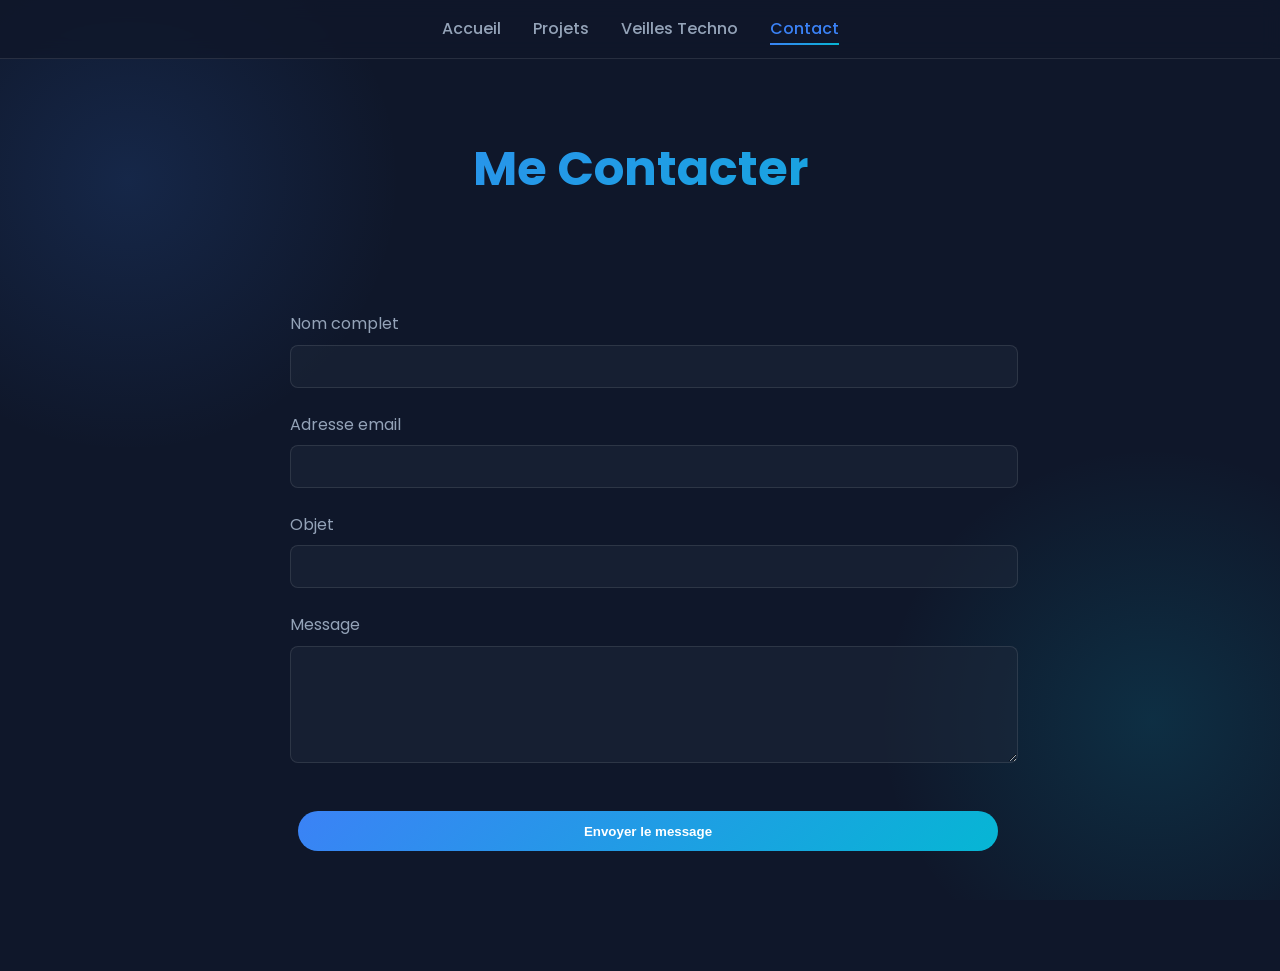
==== commit 388feefa: "Update contact.html" ====
--- a/contact.html
+++ b/contact.html
@@ -18,9 +18,7 @@
     </nav>
 
     <header class="hero">
-        <span class="tagline">Me contacter</span>
-        <h1>Yanis Tighouart</h1>
-        <h2>Étudiant en Administration Systèmes & Réseaux</h2>
+        <h1>Me Contacter</h1>
     </header>
 
     <div class="container">
